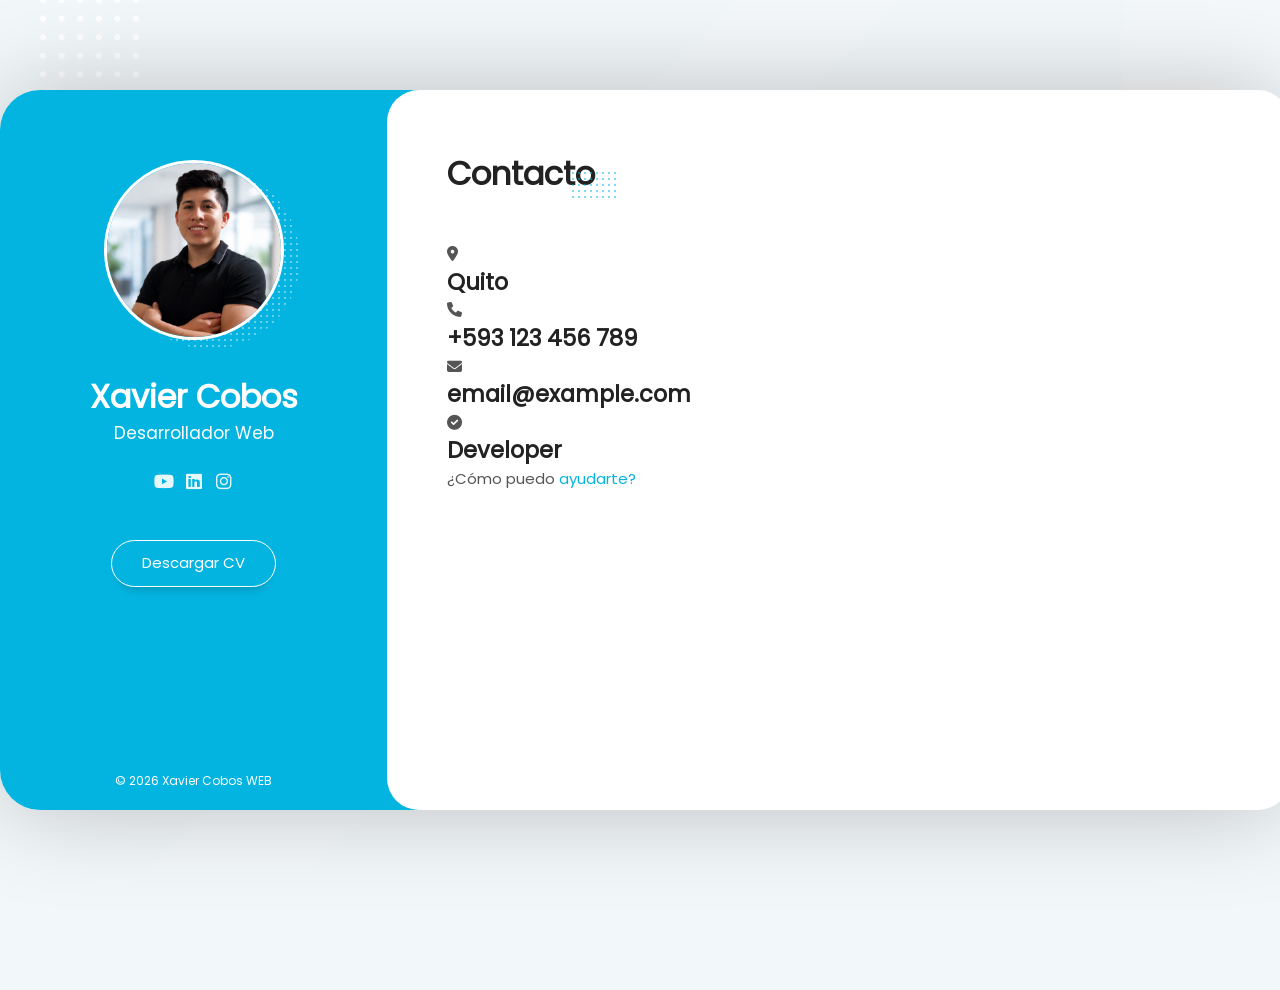
==== web-1/contacto.html @ 57d4b222 "feat:html de contacto inicio" ====
<!doctype html>
<html lang="es">
  <head>
    <meta charset="UTF-8" />
    <meta name="viewport" content="width=device-width, initial-scale=1.0" />
    <title>Portafolio Xavier Cobos</title>
    <link
      rel="stylesheet"
      href="assets/fonts/fontawesome-free-6.1.2-web/css/all.min.css"
    />
    <link rel="stylesheet" href="assets/css/scroll.css" />
    <link href="assets/fonts/poppins/poppins.css" rel="stylesheet" />
    <link rel="stylesheet" href="assets/css/reset.css" />
    <link rel="stylesheet" href="assets/css/styles.css" />
  </head>
  <body>
    <!-- Layout principal -->
    <div class="layout">
      <!-- Barra lateral (info Usuario) -->
      <aside class="layout__aside">
        <section class="aside__user-info">
          <!-- informacion general -->
          <div class="user-info__general">
            <div class="user-info__container-image">
              <img
                class="user-info__image"
                src="assets/img/default-user.jpeg"
                alt="Foto de perfil de Xavier Cobos"
              />
            </div>
            <h2 class="user-info__name">Xavier Cobos</h2>
            <h4 class="user-info__job">Desarrollador Web</h4>
          </div>
          <!-- menu de navegacion -->
          <nav class="layout__menu">
            <ul class="menu__list">
              <li class="menu__option">
                <a href="index.html" class="menu__link">
                  <i class="menu__icon fa-solid fa-house"></i>
                  <span class="menu__overlay">Home</span>
                </a>
              </li>
              <li class="menu__option">
                <a href="sobre-mi.html" class="menu__link">
                  <i class="menu__icon fa-solid fa-user"></i>
                  <span class="menu__overlay">Sobre mí</span>
                </a>
              </li>
              <li class="menu__option">
                <a href="estudios.html" class="menu__link">
                  <i class="menu__icon fa-solid fa-graduation-cap"></i>
                  <span class="menu__overlay">Currículum</span>
                </a>
              </li>
              <li class="menu__option">
                <a href="portafolio.html" class="menu__link">
                  <i class="menu__icon fa-solid fa-briefcase"></i>
                  <span class="menu__overlay">Portafolio</span>
                </a>
              </li>
              <li class="menu__option">
                <a href="blog.html" class="menu__link">
                  <i class="menu__icon fa-solid fa-book"></i>
                  <span class="menu__overlay">Blog</span>
                </a>
              </li>
              <li class="menu__option">
                <a href="contacto.html" class="menu__link menu__link--active">
                  <i class="menu__icon fa-solid fa-envelope"></i>
                  <span class="menu__overlay">Contacto</span>
                </a>
              </li>
            </ul>
          </nav>
          <!-- Links a redes sociales -->
          <div class="user-info__links">
            <ul class="links__social">
              <li class="social__option">
                <a class="social_link">
                  <i class="social__icon fa-brands fa-youtube"></i>
                </a>
              </li>
              <li class="social__option">
                <a class="social_link">
                  <i class="social__icon fa-brands fa-linkedin"></i>
                </a>
              </li>
              <li class="social__option">
                <a class="social_link">
                  <i class="social__icon fa-brands fa-instagram"></i>
                </a>
              </li>
            </ul>
          </div>
          <!-- boton de curricullum vitae -->
          <div class="user-info__buttons">
            <a href="" class="user-info__btn"> Descargar CV </a>
          </div>
          <!-- pie de pagina -->

          <footer class="user-info__footer">
            &copy; 2026 Xavier Cobos WEB
          </footer>
        </section>
      </aside>

      <!-- Contenido Principal -->
      <main class="layout__content">
        <section class="content__page content__contact">
          <header class="contact__header">
            <h1 class="contact__title">Contacto</h1>
          </header>

          <div class="contact__container">
            <section class="contact__info">
              <div class="contact__data">
                <i class="contact__icon fa-solid fa-location-dot"></i>
                <h2 class="contact__subtitle">Quito</h2>
              </div>
              <div class="contact__data">
                <i class="contact__icon fa-solid fa-phone"></i>
                <h2 class="contact__subtitle">+593 123 456 789</h2>
              </div>
              <div class="contact__data">
                <i class="contact__icon fa-solid fa-envelope"></i>
                <h2 class="contact__subtitle">email@example.com</h2>
              </div>
              <div class="contact__data">
                <i class="contact__icon fa-solid fa-circle-check"></i>
                <h2 class="contact__subtitle">Developer</h2>
              </div>
            </section>
            <section class="contact__form">
              <div class="contact__map"></div>
              <header class="contact__form-header">
                <her class="contact__subtitle">
                  ¿Cómo puedo <span class="subtitle__color">ayudarte?</span>
                </her>
              </header>
            </section>
          </div>
        </section>
      </main>
    </div>
  </body>
</html>
---- web-1/assets/css/scroll.css ----
/* SCROLL para MOZ */
@-moz-document url-prefix() {
  .content__page {
    scrollbar-width: thin;
    scrollbar-color: var(--color-scrollbar) transparent;
  }
}

/* SCROLL CHROME */
.content__page::-webkit-scrollbar {
  width: 9px;
  background: transparent;
}

.content__page::-webkit-scrollbar-thumb {
  box-shadow: inset 0 0 0 1px var(--color-scrollbar);
  background-color: var(--color-scrollbar);
  /* box-shadow: none; */
  border-radius: 40px;
}

/* .content__page:hover::-webkit-scrollbar-thumb {
  box-shadow: inset 0 0 0 10px var(--color-scrollbar);
} */

/* .content__page:hover::-webkit-scrollbar-thumb:hover {
  border: 8px solid transparent;
  box-shadow: inset 0 0 0 10px var(--color-secondary);
} */

.content__page::-webkit-scrollbar-track {
  background-color: transparent;
  margin: 40px 0;
}
---- web-1/assets/fonts/poppins/poppins.css ----
@font-face {
    font-family: "Poppins";
    src: url("./Poppins-Regular.ttf") format("truetype");
    font-weight: 400;
    font-style: normal;
}
---- web-1/assets/css/styles.css ----
/* definicion variables */
:root {
  --color-principal: #ffffff;
  --color-secondary: #04b4e0;

  --color-background: #f2f7f9;
  --color-transparent: transparent;

  --color-icons: #b5b6b7;
  --color-titles: #222222;
  --color-subtitles: #888;
  --color-text: #555;

  --color-scrollbar: #d3d3d4;

  --color-border-reviews: #e5e6e7;
  --color-company: #a5a6a7;

  --color-background-certificates: #f5f5f5;
}

/* Estilos generales */
html {
  font-size: 10px;
}

body {
  width: 100%;
  height: 100%;
  font-family: "Poppins", helvetica, sans-serif;
  font-size: 1.5rem;
  background-color: var(--color-background);
  color: var(--color-text);
  overflow: hidden;
}

h1,
h2,
h3,
h4,
h5,
h6 {
  color: var(--color-titles);
}

/* imagen de fondo */
body {
  background-image: url("../img/fondo.png");
  background-size: cover;
  background-repeat: no-repeat;
  background-position: -20px -120px;
}

/* estructura principal */
.layout {
  position: relative;
  min-width: 1290px;
  width: 75%;
  height: 80vh;
  min-height: 80vh;
  margin: 10vh auto;
  display: grid;
  grid-template-areas: "aside content";
  grid-template-columns: 30% 70%;

  /* sombra detras de layout */
  border-radius: 4rem;
  box-shadow: 0 0 100px -5px rgba(0, 0, 0, 0.25);
}

/* barra lateral azul */
.layout__aside {
  grid-area: aside;
  border-radius: 4rem 0 0 4rem;
  overflow: auto;
  overflow-x: hidden;
}

.aside__user-info {
  display: flex;
  flex-direction: column;
  align-items: center;
  text-align: center;

  min-height: 100%;
  min-width: 30rem;

  background-color: var(--color-secondary);
  color: var(--color-principal);
}

.user-info__container-image {
  display: inline-block;
  position: relative;
  width: 18rem;
  margin-top: 7rem;
  z-index: 1;
}

.user-info__image {
  width: 100%;
  background-color: var(--color-principal);
  border: 3px solid var(--color-principal);
  border-radius: 20rem;
}

.user-info__container-image::after {
  content: "";
  position: absolute;
  top: 5%;
  left: 9%;
  z-index: -1;
  width: 100%;
  height: 100%;
  background-image: -webkit-repeating-radial-gradient(
    center center,
    #fff,
    #fff 1px,
    transparent 0px,
    transparent 100%
  );
  background-size: 0.6rem 0.6rem;
  border-radius: 30rem;
  opacity: 0.4;
}

.user-info__name {
  font-size: 3.2rem;
  margin-top: 2.6rem;
  color: var(--color-principal);
  font-weight: bold;
}
.user-info__job {
  font-size: 1.7rem;
  color: var(--color-principal);
  font-weight: 200;
}

.user-info__links {
  margin-bottom: 3.6rem;
}

.links__social {
  margin-top: 2rem;
  text-align: center;
  display: flex;
  flex-direction: row;
}

.social__option {
  height: 3rem;
  width: 3rem;
  font-size: 1.8rem;
  line-height: 3.2rem;
  opacity: 0.9;
  border-radius: 3rem;
  transition: all 300ms ease-in-out;
}

.social__option:hover {
  opacity: 1;
  background-color: rgba(255, 255, 255, 0.2);
}

.user-info__buttons {
  margin-top: 2rem;
  margin-bottom: 4rem;
}

.user-info__btn {
  padding: 3rem;
  padding-top: 1.1rem;
  padding-bottom: 1.3rem;
  border: 1px solid var(--color-principal);
  border-radius: 3.2rem;
  color: var(--color-principal);
  box-shadow: 0 10px 10px -8px rgba(0, 0, 0, 0.2);
  transition: all 300ms ease-in-out;
}

.user-info__btn:hover {
  background-color: var(--color-principal);
  color: var(--color-secondary);
}

.user-info__footer {
  position: absolute;
  bottom: 2rem;
  width: 100%;
  font-size: 1.2rem;
}

/* contenedor Principal */
.layout__content {
  grid-area: content;
  height: 100%;
  background-color: var(--color-secondary);
  border-radius: 0 10rem 10rem 0;
}

.content__page {
  min-height: 100%;
  background-color: var(--color-principal);
  border-radius: 3.2rem;

  display: flex;
  flex-direction: column;
  align-items: center;
  justify-content: center;
}

.page__name {
  font-size: 6rem;
  margin-bottom: 1rem;
}

.page__job {
  font-size: 2.1rem;
  font-weight: lighter;
  color: var(--color-subtitles);
}

/* menu navegación lateral  */
.layout__menu {
  display: block;
  position: absolute;
  top: 0;
  right: -105px;
  min-width: 11rem;
  background-color: var(--color-transparent);
}

.menu__list {
  position: relative;
  display: flex;
  flex-direction: column;
  justify-content: space-between;
  align-items: center;
  width: 60%;
  min-height: 32rem;
  padding: 2rem 0;
  margin-left: 2.5rem;
  background-color: var(--color-principal);
  box-shadow: 0 0px 3rem -0.5rem rgba(0, 0, 0, 0.15);
  border-radius: 6rem;
}

.menu__option {
  display: block;
  text-align: center;
  width: 100%;
}

.menu__icon {
  color: var(--color-icons);
  font-size: 2rem;
  transition: all 300ms ease-in-out;
}

.menu__option:hover .menu__icon,
.menu__link--active .menu__icon {
  color: var(--color-secondary);
}

.menu__overlay {
  position: absolute;
  right: 0;
  margin-top: -3rem;
  display: block;
  opacity: 0;
  padding: 0.5rem 1rem;
  color: var(--color-principal);
  background-color: var(--color-secondary);
  white-space: nowrap;
  transition: all 300ms ease-in-out;
}

.menu__option:hover .menu__overlay {
  opacity: 1;
  right: 100%;
}

/*  estilos generales Sobre mi y otras paginas */
.content__about,
.content__resume,
.content__portfolio,
.content__blog,
.content__contact {
  display: block;
  overflow: auto;

  max-height: 80vh;
  height: 100%;
  min-height: 100%;
  padding-right: 3rem;
  padding: 6rem;
}

.about__header,
.resume__header,
.portfolio__header,
.contact__header {
  display: inline-block;
  margin-bottom: 4.5rem;
}

.about__title,
.resume__title,
.portfolio__title,
.contact__title {
  position: relative;
  font-size: 3.2rem;
}

.about__title::after,
.resume__title::after,
.portfolio__title::after,
.contact__title::after {
  content: "";
  position: absolute;
  top: 20px;
  right: -25px;
  width: 50px;
  height: 30px;
  background-image: -webkit-repeating-radial-gradient(
    center center,
    var(--color-secondary),
    var(--color-secondary) 1px,
    transparent 0px,
    transparent 100%
  );
  background-size: 6px 6px;
  opacity: 0.5;
}

.title__color,
.subtitle__color {
  color: var(--color-secondary);
}

.about__personal-info {
  width: 100%;
  display: flex;
  width: 100%;
  flex-direction: row;
  margin-bottom: 5rem;
}

.personal-info__bio {
  flex-basis: 56%;
}

.personal-info__data {
  flex-basis: 44%;
  padding: 0 1.5rem;
}

.personal-info__description {
  font-size: 1.5rem;
  line-height: 2.4rem;
}

.personal-info__option {
  margin-bottom: 1rem;
}

.personal-info__title {
  margin-right: 0.5rem;
  color: var(--color-secondary);
  font-weight: 600;
}

/* Servicios */

.about__services,
.about__reviews,
.about__clients,
.about__prices,
.about__extra {
  width: 100%;
  margin-bottom: 3rem;
}

.services__header,
.reviews__header,
.clients__header,
.prices__header,
.extra__header,
.resume__subheader {
  display: inline-block;
  padding-right: 1.2rem;
  margin-bottom: 2.5rem;
  position: relative;
}

.services__title,
.reviews__title,
.clients__title,
.prices__title,
.extra__title,
.resume__subtitle {
  font-size: 2.1rem;
}

.services__title::after,
.reviews__title::after,
.clients__title::after,
.prices__title::after,
.extra__title::after,
.resume__subtitle::after {
  content: "";
  position: absolute;
  top: 15px;
  right: 0px;
  width: 30px;
  height: 20px;
  background-image: -webkit-repeating-radial-gradient(
    center center,
    var(--color-secondary),
    var(--color-secondary) 1px,
    transparent 0px,
    transparent 100%
  );
  background-size: 6px 6px;
  opacity: 0.5;
}

.services__container {
  display: flex;
  width: 100%;
  flex-direction: row;
  flex-wrap: wrap;
}

.services__service {
  flex-basis: calc(50% - 3rem);
  margin-right: 3rem;
  margin-bottom: 2.5rem;
}

.service__real-icon {
  color: var(--color-secondary);
  font-size: 3.8rem;
}

.service__title {
  margin: 0.5rem 0;
  font-size: 1.8rem;
}

.service__description {
  font-size: 1.5rem;
  text-align: justify;
}

/* Reviews */

.reviews__container {
  width: 100%;
  display: flex;
  flex-direction: row;
  flex-wrap: wrap;
}

.reviews__review {
  flex-basis: calc(50% - 3rem);

  border: 2px solid var(--color-border-reviews);
  border-radius: 2rem;
  padding-top: 0;
  padding-right: 2.5rem;
  padding-left: 2.5rem;
  padding-bottom: 1.5rem;
  margin-right: 3rem;
  margin-top: 4.5rem;
  margin-bottom: 1rem;
}

.review__imareview__image-container {
  width: 100%;
}

.review__image {
  max-width: 9rem;
  max-height: 9rem;
  border-radius: 9rem;
  margin: 0 auto;
  margin-top: -4.5rem;
  margin-bottom: 2rem;
  box-shadow: 0 10px 10px -8px rgba(0, 0, 0, 0.22);
}

.review__description {
  margin-bottom: 1rem;
}

.review__text {
  font-size: 1.5rem;
  line-height: 2.4rem;
}

.review__author {
  margin-top: 2rem;
  display: flex;
  flex-direction: row;
  justify-content: space-between;
}

.review__name {
  margin-bottom: 0.5rem;
  font-size: 1.5rem;
}

.review__company {
  font-size: 1.3rem;
  font-weight: 600;
  color: var(--color-company);
}

.review__icon {
  color: var(--color-secondary);
  font-size: 4rem;
  opacity: 0.5;
}

/* Clientes */
.about__clients {
  width: 100%;
  margin-bottom: 2rem;
}

.clients__header {
  margin-bottom: 3rem;
}

.clients__container {
  display: flex;
  flex-direction: row;
  justify-content: space-between;
  /* flex-wrap: wrap; */
}

.clients__image {
  width: 140px;
  padding: 1.5rem;
  margin-bottom: 1.5rem;
}

.clients__link {
  display: block;
  width: 100%;
  opacity: 0.7;
  transition: all 300ms linear;
}

.clients__link:hover {
  opacity: 1;
}

/* precios */

.prices__container {
  margin-bottom: 5rem;
  display: flex;
  flex-direction: row;
}

.prices__box {
  flex-basis: 50%;
  height: 100%;
  padding: 3rem;
  margin-right: 3rem;
  border: 2px solid var(--color-border-reviews);
  border-radius: 1.5rem;
  text-align: center;
  transition: all 300ms ease-in-out;
}

.prices__box:last-child {
  margin-right: 0;
}

.prices__box:hover,
.extra__info:hover {
  box-shadow: 0 10px 24px -5px rgba(0, 0, 0, 0.15);
  transform: translateY(-1rem);
}

.prices__subtitle {
  margin-bottom: 3rem;
}

.prices__text {
  position: relative;
  display: inline-block;
}

.prices__box:hover .prices__text::after {
  content: "";
  position: absolute;
  bottom: -0.3rem;
  left: 0;
  right: 0;
  height: 0.2rem;
  background-color: var(--color-secondary);
}

.prices__price {
  padding: 1rem;
}

.prices__number {
  font-size: 4.2rem;
  line-height: 1;
  color: var(--color-titles);
  display: block;
}

.prices__advice {
  color: var(--color-subtitles);
  display: block;
}

.prices__buy {
  padding-top: 2.5rem;
  padding-bottom: 3rem;
}

.prices__btn {
  display: inline-block;
  padding: 1.2rem 3.1rem;
  border: 2px solid var(--color-border-reviews);
  box-shadow: 0 10px 10px -8px var(--color-border-reviews);
  border-radius: 3rem;
  transition: all 300ms ease-in-out;
}

.prices__btn:hover {
  background-color: var(--color-secondary);
  color: var(--color-principal);
  border-color: var(--color-secondary);
}

.prices__reward {
  font-size: 1.4rem;
  padding: 0.6rem 0;
}

/* Extra */
.extra__container {
  display: flex;
  flex-direction: row;
  width: 100%;
  justify-content: space-between;
  flex-wrap: wrap;
  margin-bottom: 1.5rem;
}

.extra__info {
  flex-basis: 30%;
  border: 2px solid var(--color-border-reviews);
  text-align: center;
  border-radius: 1rem;
  padding: 2.5rem 1rem;
  transition: all 300ms ease-in-out;
}

.extra__info:hover {
  transform: translateY(-5px);
}

.extra__icon {
  color: var(--color-secondary);
  font-size: 3.3rem;
  margin-bottom: 1rem;
}

.extra__subtitle {
  font-size: 1.5rem;
  margin: 1.5rem;
}

.extra__quantity {
  display: block;
  margin: 1.5rem 1rem;
  margin-bottom: 0rem;
  font-size: 3.6rem;
  line-height: 5rem;
  color: var(--color-subtitles);
}

/* curriculum */
.resume__container {
  width: 100%;
  display: flex;
  flex-direction: row;
}

.resume__left {
  flex-basis: 58%;
  margin-right: 1.5rem;
}

.resume__timeline {
  margin-bottom: 5rem;
}

.timelines__timeline {
  position: relative;
  width: 100%;
  display: flex;
  flex-direction: row;
  margin-bottom: 1.5rem;
}

.timeline__header {
  flex-basis: 30%;
  text-align: right;
  padding-right: 2.5rem;
}

.timeline__year {
  margin: 0.3rem 0;
  line-height: 1.9rem;
  font-size: 1.8rem;
}

.timeline__company {
  display: block;
  font-size: 1.4rem;
  font-weight: lighter;
  color: var(--color-company);
}

.timeline__description {
  width: 70%;
  padding-left: 2.5rem;
  padding-right: 1.5rem;
}

.timeline__title {
  margin-bottom: 0.3rem;
  font-size: 1.6rem;
}

.timeline__text {
  font-size: 1.4rem;
  margin-bottom: 1rem;
}

.timeline__divider {
  position: absolute;
  top: 0;
  left: 30%;
  bottom: -18px;
  width: 1px;
  height: auto;
  background-color: #f0f1f2;
}

.timeline__divider::before {
  content: "";
  width: 1.7rem;
  height: 1.7rem;
  background-color: var(--color-secondary);
  border-radius: 10rem;
  position: absolute;
  margin-top: 0.4rem;
  margin-left: -0.8rem;
  opacity: 0.25;
}
.timeline__divider::after {
  content: "";
  width: 0.9rem;
  height: 0.9rem;
  background-color: var(--color-principal);
  border-radius: 10rem;
  position: absolute;
  margin-top: 0.8rem;
  margin-left: -0.4rem;
  border: 2px solid var(--color-secondary);
  opacity: 1;
}

/* Curriculum derecha */
.resume__right {
  flex-basis: 41%;
  padding: 0px 1.5rem;
}

.resume__skills {
  width: 100%;
  margin-bottom: 3rem;
}

.skills__title {
  display: flex;
  justify-content: space-between;
}

.skills__text {
  font-size: 1.3rem;
  line-height: 1.4rem;
  margin-bottom: 0.4rem;
}

.skills__number {
  font-size: 1.1rem;
  line-height: 1.4rem;
  margin-bottom: 0.4rem;
  color: var(--color-subtitles);
}

.skills__progresbar {
  height: 1rem;
  border: 1px solid var(--color-secondary);
  border-radius: 1rem;
  background-color: var(--color-principal);

  margin-bottom: 1.5rem;
}

.skills__percentage {
  height: 0.8rem;
  background-color: var(--color-secondary);
  border: 2px solid var(--color-principal);
  border-radius: 1rem;
}

.skills__percentage--p1 {
  width: 80%;
}
.skills__percentage--p2 {
  width: 60%;
}
.skills__percentage--p3 {
  width: 50%;
}
.skills__percentage--p4 {
  width: 70%;
}
.skills__percentage--p5 {
  width: 80%;
}
.skills__percentage--p6 {
  width: 80%;
}
.skills__percentage--p7 {
  width: 80%;
}
.skills__percentage--p8 {
  width: 90%;
}
.skills__percentage--p9 {
  width: 50%;
}
.skills__percentage--p10 {
  width: 60%;
}

.knowledges__list {
  display: flex;
  flex-direction: row;
  flex-wrap: wrap;
}

.Knowledge__option {
  padding: 0.4rem 1rem;
  margin: 0.3rem;
  font-size: 1.4rem;
  background-color: var(--color-secondary);
  border-radius: 0.3rem;
  color: var(--color-principal);
}

.certificates__container {
  display: flex;
  flex-direction: row;
  flex-wrap: wrap;
  gap: 3rem;
}

.certificates__certificate {
  flex-basis: calc(50% - 1.5rem);
  border: 2px solid var(--color-border-reviews);
  border-radius: 0.8rem;

  display: flex;
  flex-direction: row;
}

.certificate__logo {
  width: 15rem;
  height: 100%;
  background-color: var(--color-background-certificates);
  padding: 2.5rem;
  display: flex;
  align-items: center;
  justify-content: center;
}

.certificate__image {
  width: 100%;
}

.certificate__content {
  padding: 2rem 2.5rem;
}

.certificates__title {
  font-size: 1.6rem;
  margin-bottom: 0.5rem;
}

.certificate__id {
  display: block;
  font-size: 1.3rem;
  color: var(--color-subtitles);
  margin-bottom: 0.3rem;
}

.certificates__data {
  font-size: 1.2rem;
  color: var(--color-subtitles);
}

/* portafolio */

.portfolio__navbar {
  margin-bottom: 3rem;
}

.portfolio__menu {
  display: flex;
  flex-direction: row;
  flex-wrap: wrap;
  gap: 1.5rem;
}

.portfolio__option {
  font-size: 1.3rem;
  opacity: 0.7;
}

.portfolio__option--active {
  opacity: 1;
}

.portfolio__link {
  cursor: pointer;
}

.portfolio__link:hover {
  color: var(--color-secondary);
  text-shadow: 0 0 1px rgba(0, 0, 0, 0.25);
}

.portfolio__gallery {
  display: flex;
  flex-direction: row;
  flex-wrap: wrap;
}

.gallery__item {
  position: relative;
  flex-basis: 33.33%;
  padding: 0.7rem;
}

.gallery__container--image {
  overflow: hidden;
}

.gallery__image {
  transition: all 300ms ease-in-out;
}

.gallery__item:hover .gallery__image {
  transform: scale(1.1);
}

.gallery__title {
  font-size: 1.6rem;
  padding: 1.5rem 0;
  font-weight: Bold;
}

.gallery__icon {
  opacity: 0;
  position: absolute;
  top: 1.5rem;
  right: 1.5rem;
  width: 3rem;
  height: 3rem;
  font-size: 1.6rem;
  text-align: center;
  line-height: 3rem;
  background-color: var(--color-principal);
  color: var(--color-secondary);
  transition: all 450ms ease-in-out;
}

.gallery__category {
  opacity: 0;
  position: absolute;
  top: 1.5rem;
  left: 1.5rem;
  padding: 0.2rem 0.7rem;
  font-size: 1.1rem;

  background-color: var(--color-principal);
  color: var(--color-text);
  transition: all 450ms ease-in-out;
}

.gallery__item:hover .gallery__icon,
.gallery__item:hover .gallery__category {
  opacity: 1;
}

/* apartado Blog */

.blog__articles {
  margin-bottom: 2.5rem;

  display: flex;
  flex-direction: row;
  flex-wrap: wrap;
}

.articles__article {
  flex-basis: 50%;
  padding: 0 1.5rem;
  padding-bottom: 3.5rem;
}

.article__top {
  position: relative;
  overflow: hidden;
}

.article__category {
  position: absolute;
  top: 1rem;
  left: 1rem;
  padding: 0.1rem 0.7rem;
  font-size: 1.1rem;
  line-height: 2rem;

  background-color: var(--color-principal);
  color: var(--color-text);
  z-index: 3;
}

.article__mask {
  width: 100%;
  height: 18.5rem;
  overflow: hidden;
}

.article__image {
  display: block;
  transition: all 300ms ease-in-out;
}

.article__top:hover .article__image {
  transform: scale(1.1);
}

.article__logo {
  transition: all 200ms ease-in-out;
  opacity: 0;
}

.article__top:hover .article__logo {
  opacity: 1;
}

.article__icon {
  position: absolute;
  top: calc(50% - 2.2rem);
  left: calc(50% - 2.2rem);
  width: 4.4rem;
  text-align: center;
  font-size: 4.4rem;
  color: var(--color-principal);
}

.article__bottom {
  padding: 2.1rem;
  padding-top: 1.5rem;
  margin: 0;
  border: 0.1px solid var(--color-border-reviews);
  border-top: 0;
}

.article__date {
  display: block;
  font-size: 1.1rem;
  font-weight: 300;
  color: var(--color-subtitles);
}

.article__title {
  font-size: 1.8rem;
}
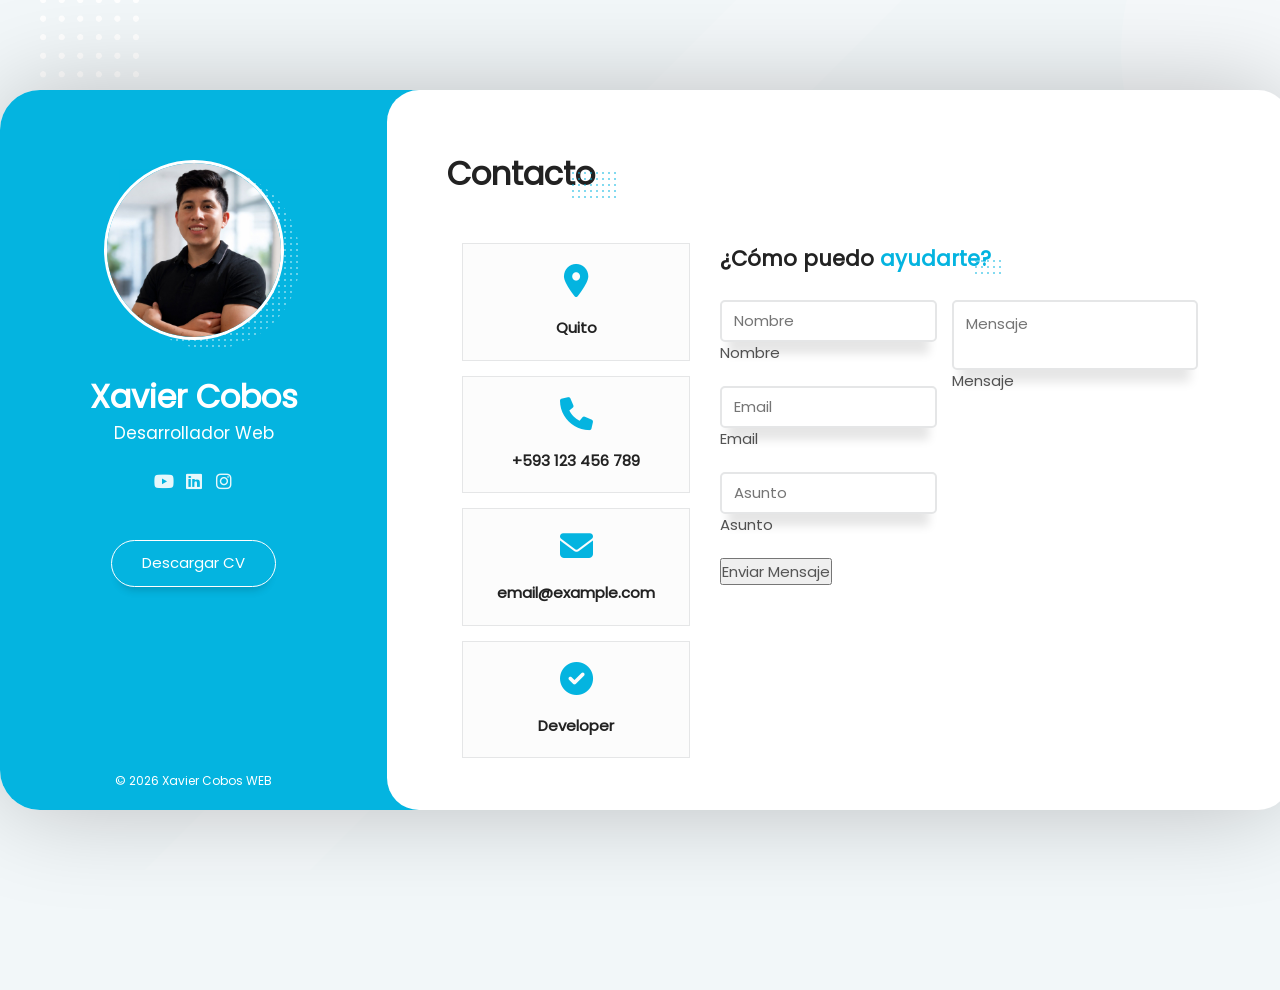
==== commit a9e27644: "style:estilos apartado contacto" ====
--- a/web-1/contacto.html
+++ b/web-1/contacto.html
@@ -130,13 +130,78 @@
                 <h2 class="contact__subtitle">Developer</h2>
               </div>
             </section>
-            <section class="contact__form">
-              <div class="contact__map"></div>
+            <section class="contact__form-box">
+              <div class="contact__map">
+                <!-- <iframe
+                  frameborder="0"
+                  scrolling="no"
+                  marginheight="0"
+                  marginwidth="0"
+                  src="https://www.google.com/maps/embed?pb=!1m18!1m12!1m3!1d9548.504759132835!2d-78.48689822428226!3d-0.1755415354223138!2m3!1f0!2f0!3f0!3m2!1i1024!2i768!4f13.1!3m3!1m2!1s0x91d59a853f53c479%3A0x876b841e50817a25!2sCentro%20Comercial%20Naciones%20Unidas%20(CCNU)!5e1!3m2!1ses!2sec!4v1782919134634!5m2!1ses!2sec"
+                  style="border: 0"
+                  loading="lazy"
+                  referrerpolicy="strict-origin-when-cross-origin"
+                ></iframe> -->
+              </div>
+
               <header class="contact__form-header">
-                <her class="contact__subtitle">
-                  ¿Cómo puedo <span class="subtitle__color">ayudarte?</span>
-                </her>
+                <h3 class="form-header__title">
+                  ¿Cómo puedo <span class="title__color">ayudarte?</span>
+                </h3>
               </header>
+
+              <form class="contact__form">
+                <div class="form__container">
+                  <section class="form__left">
+                    <div class="form__group">
+                      <input
+                        type="text"
+                        class="form__input"
+                        required
+                        placeholder="Nombre"
+                        name="name"
+                      />
+                      <label for="name" class="form__label">Nombre</label>
+                    </div>
+                    <div class="form__group">
+                      <input
+                        type="email"
+                        class="form__input"
+                        required
+                        placeholder="Email"
+                        name="email"
+                      />
+                      <label for="email" class="form__label">Email</label>
+                    </div>
+                    <div class="form__group">
+                      <input
+                        type="text"
+                        class="form__input"
+                        required
+                        placeholder="Asunto"
+                        name="subject"
+                      />
+                      <label for="subject" class="form__label">Asunto</label>
+                    </div>
+                  </section>
+                  <section class="form__right">
+                    <div class="form__group">
+                      <textarea
+                        name="message"
+                        class="form__input form__input--textarea"
+                        required
+                        placeholder="Mensaje"
+                      ></textarea>
+                      <label for="message" class="form__label">Mensaje</label>
+                    </div>
+                  </section>
+                </div>
+                <input
+                  type="submit"
+                  value="Enviar Mensaje"
+                  class="form__button"
+                />
+              </form>
             </section>
           </div>
         </section>
--- a/web-1/assets/css/styles.css
+++ b/web-1/assets/css/styles.css
@@ -17,6 +17,7 @@
   --color-company: #a5a6a7;
 
   --color-background-certificates: #f5f5f5;
+  --color-background-contact: #fcfcfc;
 }
 
 /* Estilos generales */
@@ -386,7 +387,8 @@
 .clients__header,
 .prices__header,
 .extra__header,
-.resume__subheader {
+.resume__subheader,
+.contact__form-header {
   display: inline-block;
   padding-right: 1.2rem;
   margin-bottom: 2.5rem;
@@ -398,7 +400,8 @@
 .clients__title,
 .prices__title,
 .extra__title,
-.resume__subtitle {
+.resume__subtitle,
+.form-header__title {
   font-size: 2.1rem;
 }
 
@@ -407,7 +410,8 @@
 .clients__title::after,
 .prices__title::after,
 .extra__title::after,
-.resume__subtitle::after {
+.resume__subtitle::after,
+.form-header__title::after {
   content: "";
   position: absolute;
   top: 15px;
@@ -1104,3 +1108,88 @@
 .article__title {
   font-size: 1.8rem;
 }
+
+/* pagina de contacto */
+
+.contact__container {
+  display: flex;
+  flex-direction: row;
+}
+
+.contact__info {
+  flex-basis: 33%;
+  padding: 0 1.5rem;
+}
+
+.contact__data {
+  width: 100%;
+  margin-bottom: 1.5rem;
+  padding: 2rem 1rem;
+  text-align: center;
+  background-color: var(--color-background-contact);
+  border: 1px solid var(--color-border-reviews);
+}
+
+.contact__icon {
+  font-size: 3.3rem;
+  color: var(--color-secondary);
+  margin-bottom: 1rem;
+}
+
+.contact__subtitle {
+  font-size: 1.5rem;
+  margin-top: 1rem;
+}
+
+.contact__form-box {
+  flex-basis: 66.66%;
+  padding: 0 1.5rem;
+}
+
+.form__container {
+  display: flex;
+  flex-direction: row;
+}
+
+.form__left {
+  flex-basis: 47%;
+  padding-right: 1.5rem;
+}
+
+.form__group {
+  position: relative;
+  margin-bottom: 2.15rem;
+}
+
+.form__input {
+  position: relative;
+  width: 100%;
+  height: 4.2rem;
+  display: block;
+  border: 0.2rem solid var(--color-border-reviews);
+  border-radius: 0.5rem;
+  font-size: 1.5rem;
+  padding: 1rem 1.2rem;
+  outline: none;
+  box-shadow: 0 2rem 1rem -8px rgba(0, 0, 0, 0.1);
+  background-color: transparent;
+}
+
+.form__input:focus {
+  border: 0.2rem solid var(--color-secondary);
+}
+
+.form__label {
+}
+
+.form__right {
+  flex-basis: 50%;
+  max-width: 50%;
+  max-height: 100%;
+}
+
+.form__input--textarea {
+  display: block;
+  resize: none;
+  height: auto;
+}
